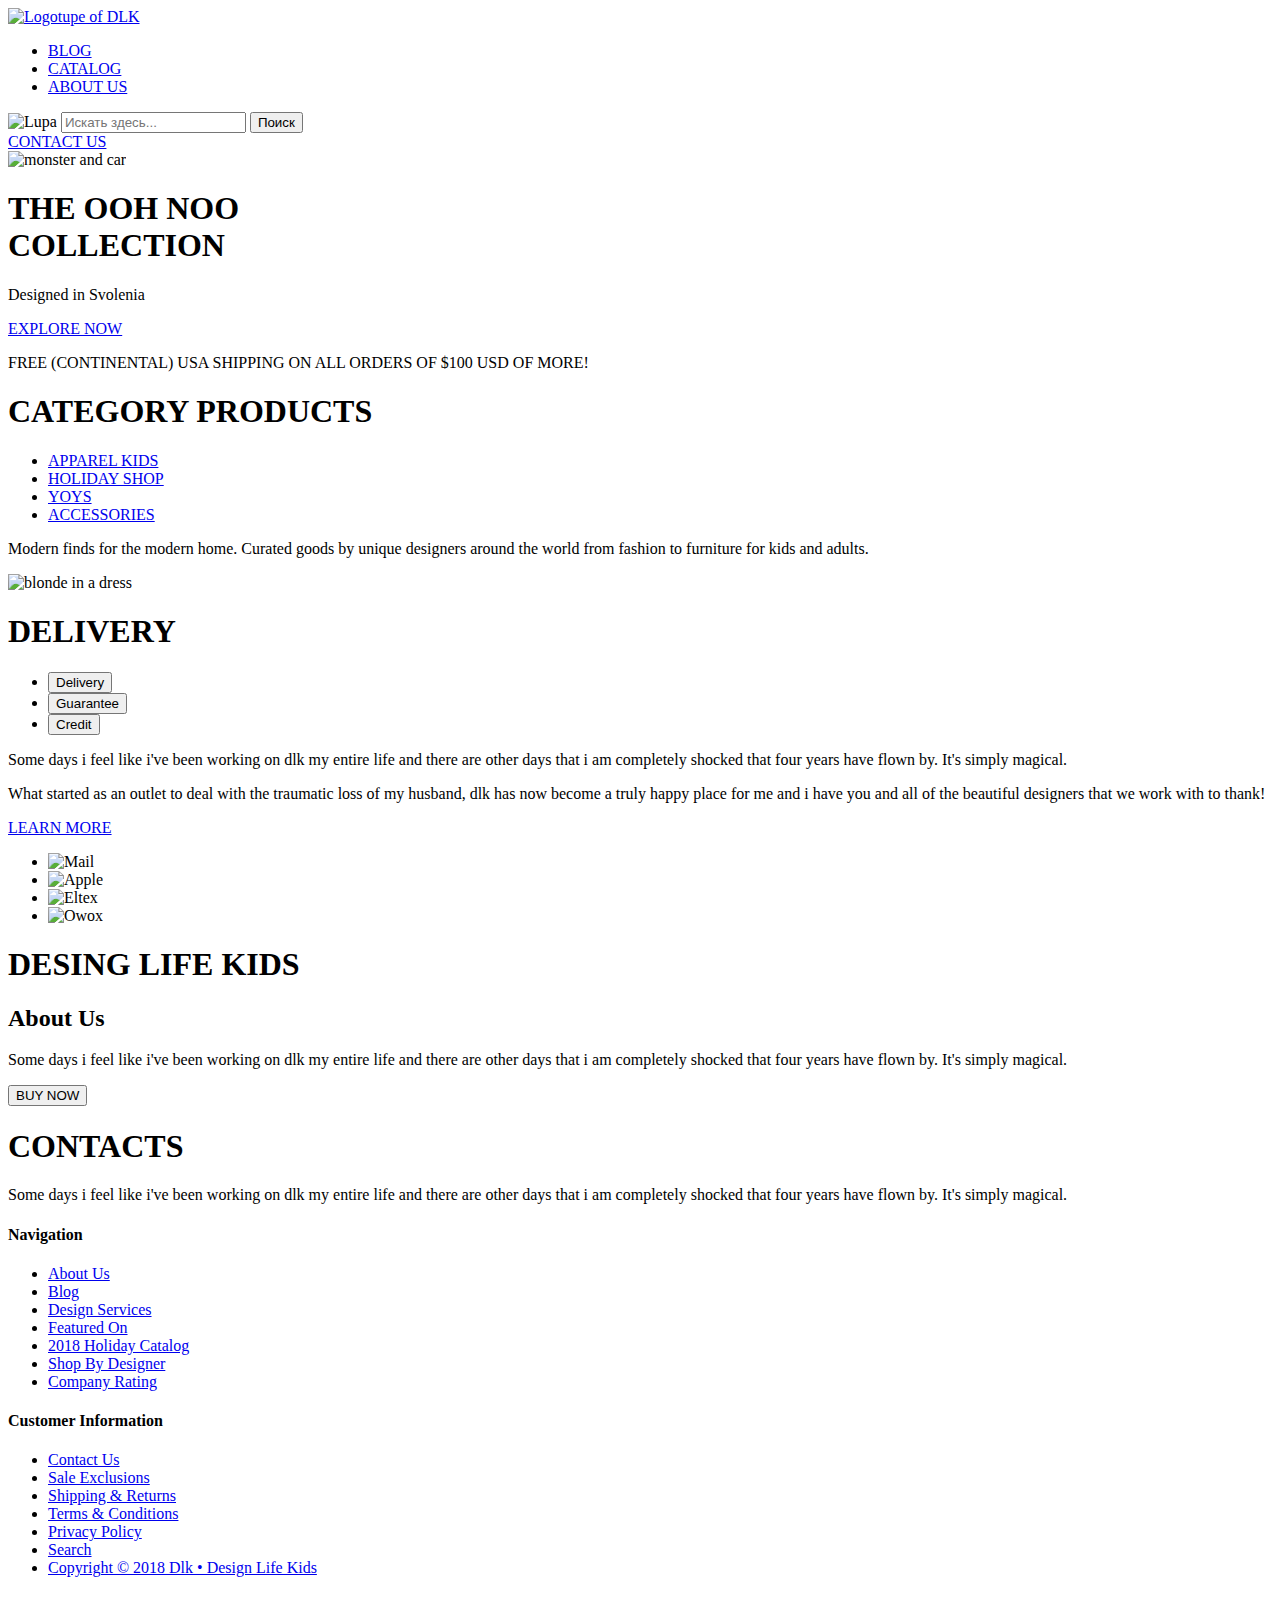
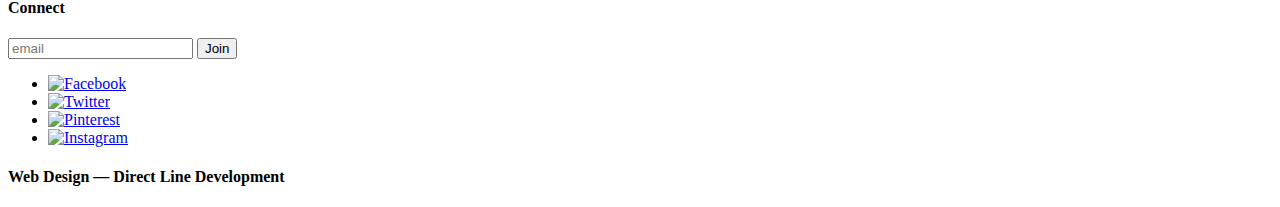
==== index.html @ 0e539b0c "Add files via upload" ====
<!DOCTYPE html>
<html lang="en">
<head>
    <meta charset="UTF-8">
    <meta http-equiv="X-UA-Compatible" content="IE=edge">
    <meta name="viewport" content="width=device-width, initial-scale=1.0">
    <title>DLK SHOP</title>
</head>
<body>
    <header>
        <a href="/">
            <img src="#" alt="Logotupe of DLK">
        </a>
        <nav>
            <ul>
                <li>
                    <a href="/">BLOG</a>
                </li>
                <li>
                    <a href="/">CATALOG</a>
                </li>
                <li>
                    <a href="/">ABOUT US</a>
                </li>
                
            </ul>
        </nav>
        <form action="#" method="get">
                <img src = "#" alt = "Lupa" >
                <input name="s" placeholder="Искать здесь..." type="search">
                <button type="submit">Поиск</button>
              </form>
              <a href="/">CONTACT US</a>
        
        
    </header>  
    <main>
        <section>
            <Img src="#" alt="monster and car">
            <h1>THE OOH NOO <br> COLLECTION</h1>
            <P>Designed in Svolenia</P>
            <a href="/">EXPLORE NOW</a>
            <P>FREE (CONTINENTAL) USA SHIPPING ON ALL ORDERS OF $100 USD OF MORE!
            </P>
            
        </section>
    </main>
    <section>
        <h1>CATEGORY PRODUCTS</h1>
        <ul>
            <li><a href="/">APPAREL KIDS<img src="#" alt=""></a></li>
            <li><a href="/">HOLIDAY SHOP<img src="#" alt=""></a></li>
            <li><a href="/">YOYS<img src="#" alt=""></a></li>
            <li><a href="/">ACCESSORIES<img src="#" alt=""></a></li>
        </ul>
        <p>Modern finds for the modern home. Curated goods by unique designers around the world from fashion to furniture for kids and adults.</p>
    </section>
    <section>
        <img src="#" alt="blonde in a dress">
        <h1>DELIVERY</h1>
        <ul>
            <li><button>Delivery</button></li>
            <li><button>Guarantee</button></li>
            <li><button>Credit</button></li>
        </ul>
        <p>Some days i feel like i've been working on dlk my entire life and there are other days that i am completely shocked that four years have flown by. It's simply magical.</p>
        <p>What started as an outlet to deal with the traumatic loss of my husband, dlk has now become a truly happy place for me and i have you and all of the beautiful designers that we work with to thank!</p>
        <a href="/">LEARN MORE</a>
    </section>
    <section>
        <ul>
            <li><img src="#" alt="Mail"></li>
            <li><img src="#" alt="Apple"></li>
            <li><img src="#" alt="Eltex"></li>
            <li><img src="#" alt="Owox"></li>
        </ul>
    </section>
    <article>
        <h1>DESING LIFE KIDS</h1>
        <h2>About Us</h2>
        <p>Some days i feel like i've been working on dlk my entire life and there are other days that i am completely shocked that four years have flown by. It's simply magical.</p>
        <button>BUY NOW</button>
        <h1>CONTACTS</h1>
        <p>Some days i feel like i've been working on dlk my entire life and there are other days that i am completely shocked that four years have flown by. It's simply magical.</p>
    </article>
    <footer>
        <h4>Navigation</h4>
        <ul>
            
            <li><a href="/">About Us</a></li>
            <li><a href="/">Blog</a></li>
            <li><a href="/">Design Services</a></li>
            <li><a href="/">Featured On</a></li>
            <li><a href="/">2018 Holiday Catalog</a></li>
            <li><a href="/">Shop By Designer</a></li>
            <li><a href="/">Company Rating</a></li>
        </ul>
        <h4>Customer Information</h4>
        <ul>
            
            <li><a href="/">Contact Us</a></li>
            <li><a href="/">Sale Exclusions</a></li>
            <li><a href="/">Shipping & Returns</a></li>
            <li><a href="/">Terms & Conditions</a></li>
            <li><a href="/">Privacy Policy</a></li>
            <li><a href="/">Search</a></li>
            <li><a href="/">Copyright © 2018 Dlk • Design Life Kids</a></li>
        </ul>
        <h4>Connect</h4>
            <input type="email" name="email" placeholder="email">
            <BUtton>Join</BUtton>
        <ul>
            <Li><a href="/"><img src="#" alt="Facebook"></a></Li>
            <Li><a href="/"><img src="#" alt="Twitter"></a></Li>
            <Li><a href="/"><img src="#" alt="Pinterest"></a></Li>
            <Li><a href="/"><img src="#" alt="Instagram"></a></Li>
            
        </ul>
        <h4>Web Design — Direct Line Development</h4>

    </footer>
    
</body>
</html>
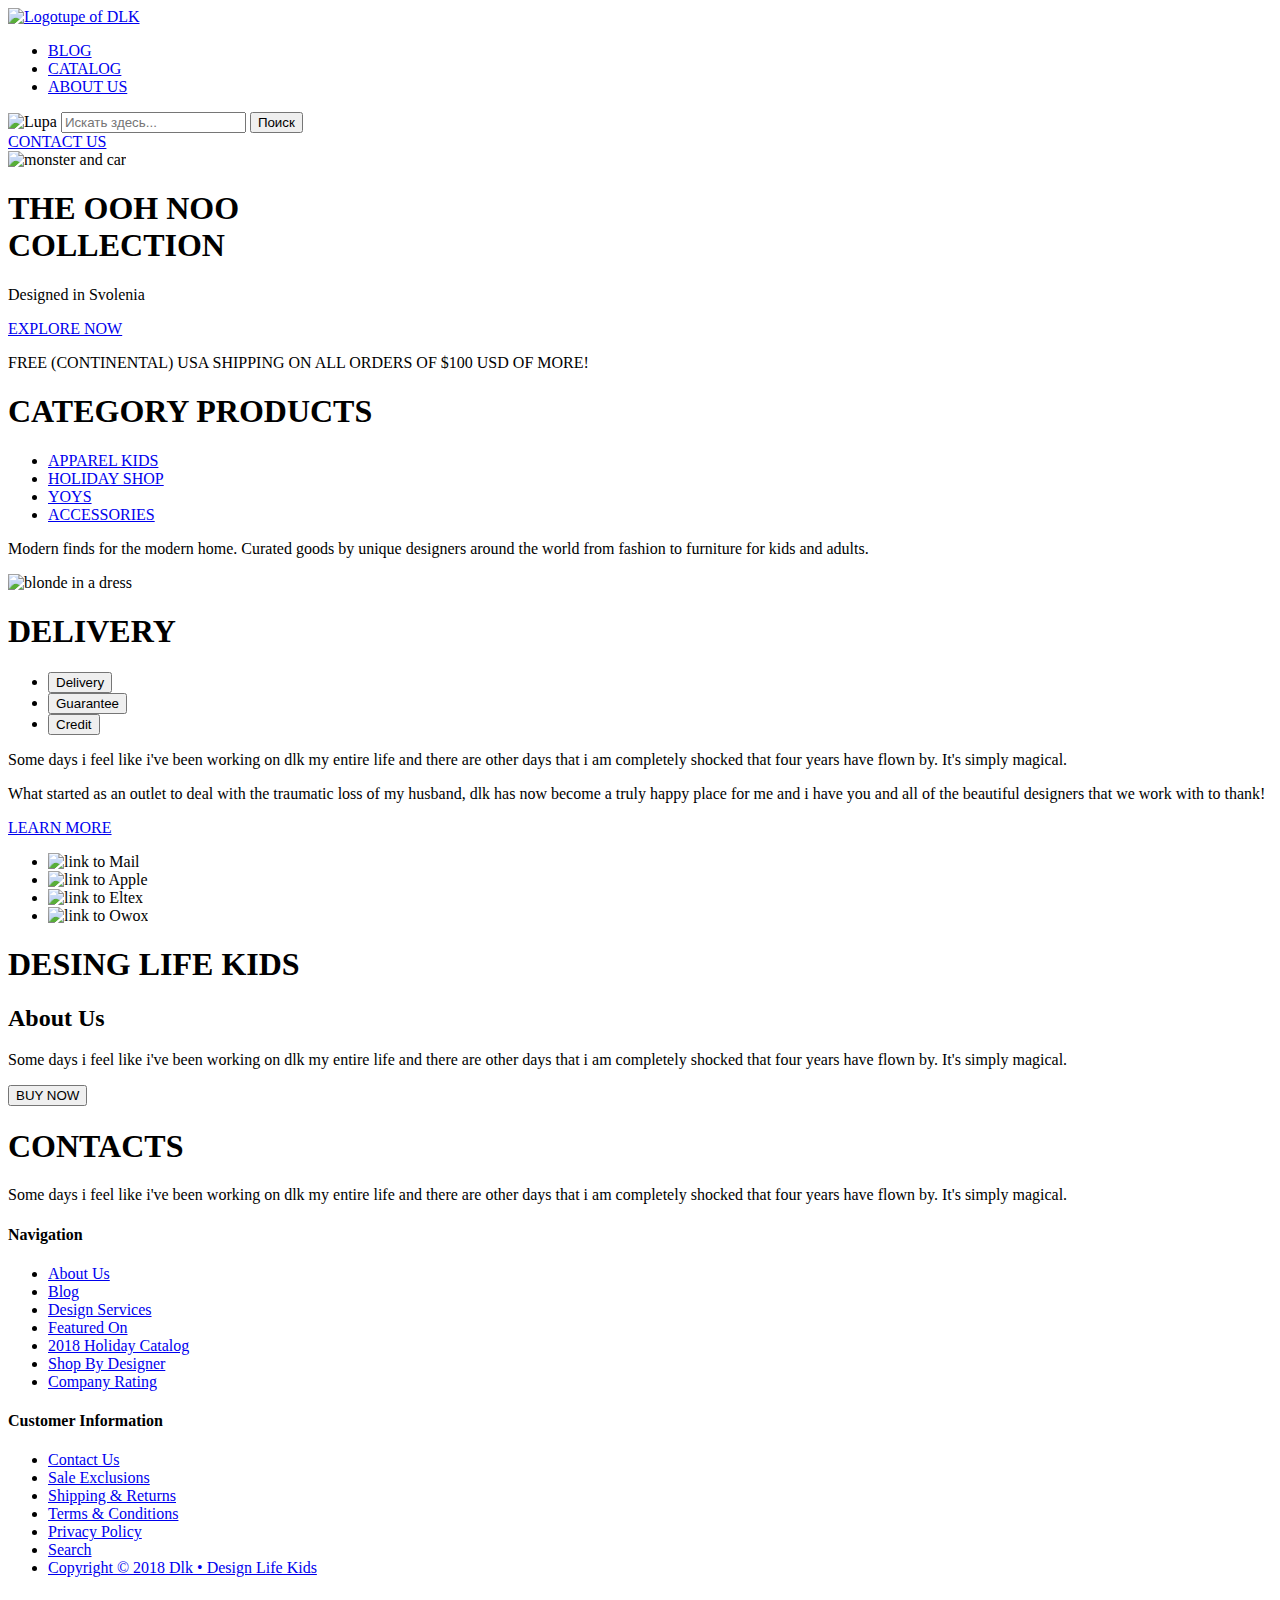
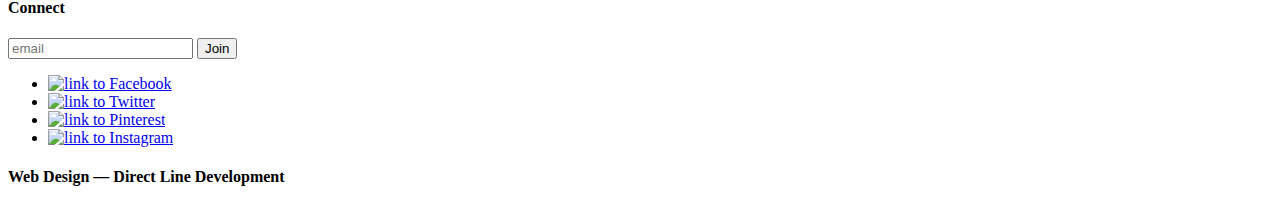
==== commit 114b5ce9: "Update index.html" ====
--- a/index.html
+++ b/index.html
@@ -58,21 +58,23 @@
     <section>
         <img src="#" alt="blonde in a dress">
         <h1>DELIVERY</h1>
+        <form action=""></form>
         <ul>
-            <li><button>Delivery</button></li>
-            <li><button>Guarantee</button></li>
-            <li><button>Credit</button></li>
+            <li><button type="submit">Delivery</button></li>
+            <li><button type="submit">Guarantee</button></li>
+            <li><button type="submit">Credit</button></li>
         </ul>
+    </form>
         <p>Some days i feel like i've been working on dlk my entire life and there are other days that i am completely shocked that four years have flown by. It's simply magical.</p>
         <p>What started as an outlet to deal with the traumatic loss of my husband, dlk has now become a truly happy place for me and i have you and all of the beautiful designers that we work with to thank!</p>
         <a href="/">LEARN MORE</a>
     </section>
     <section>
         <ul>
-            <li><img src="#" alt="Mail"></li>
-            <li><img src="#" alt="Apple"></li>
-            <li><img src="#" alt="Eltex"></li>
-            <li><img src="#" alt="Owox"></li>
+            <li><img src="#" alt="link to Mail"></li>
+            <li><img src="#" alt="link to Apple"></li>
+            <li><img src="#" alt="link to Eltex"></li>
+            <li><img src="#" alt="link to Owox"></li>
         </ul>
     </section>
     <article>
@@ -110,10 +112,10 @@
             <input type="email" name="email" placeholder="email">
             <BUtton>Join</BUtton>
         <ul>
-            <Li><a href="/"><img src="#" alt="Facebook"></a></Li>
-            <Li><a href="/"><img src="#" alt="Twitter"></a></Li>
-            <Li><a href="/"><img src="#" alt="Pinterest"></a></Li>
-            <Li><a href="/"><img src="#" alt="Instagram"></a></Li>
+            <Li><a href="/"><img src="#" alt="link to Facebook"></a></Li>
+            <Li><a href="/"><img src="#" alt="link to Twitter"></a></Li>
+            <Li><a href="/"><img src="#" alt="link to Pinterest"></a></Li>
+            <Li><a href="/"><img src="#" alt="link to Instagram"></a></Li>
             
         </ul>
         <h4>Web Design — Direct Line Development</h4>
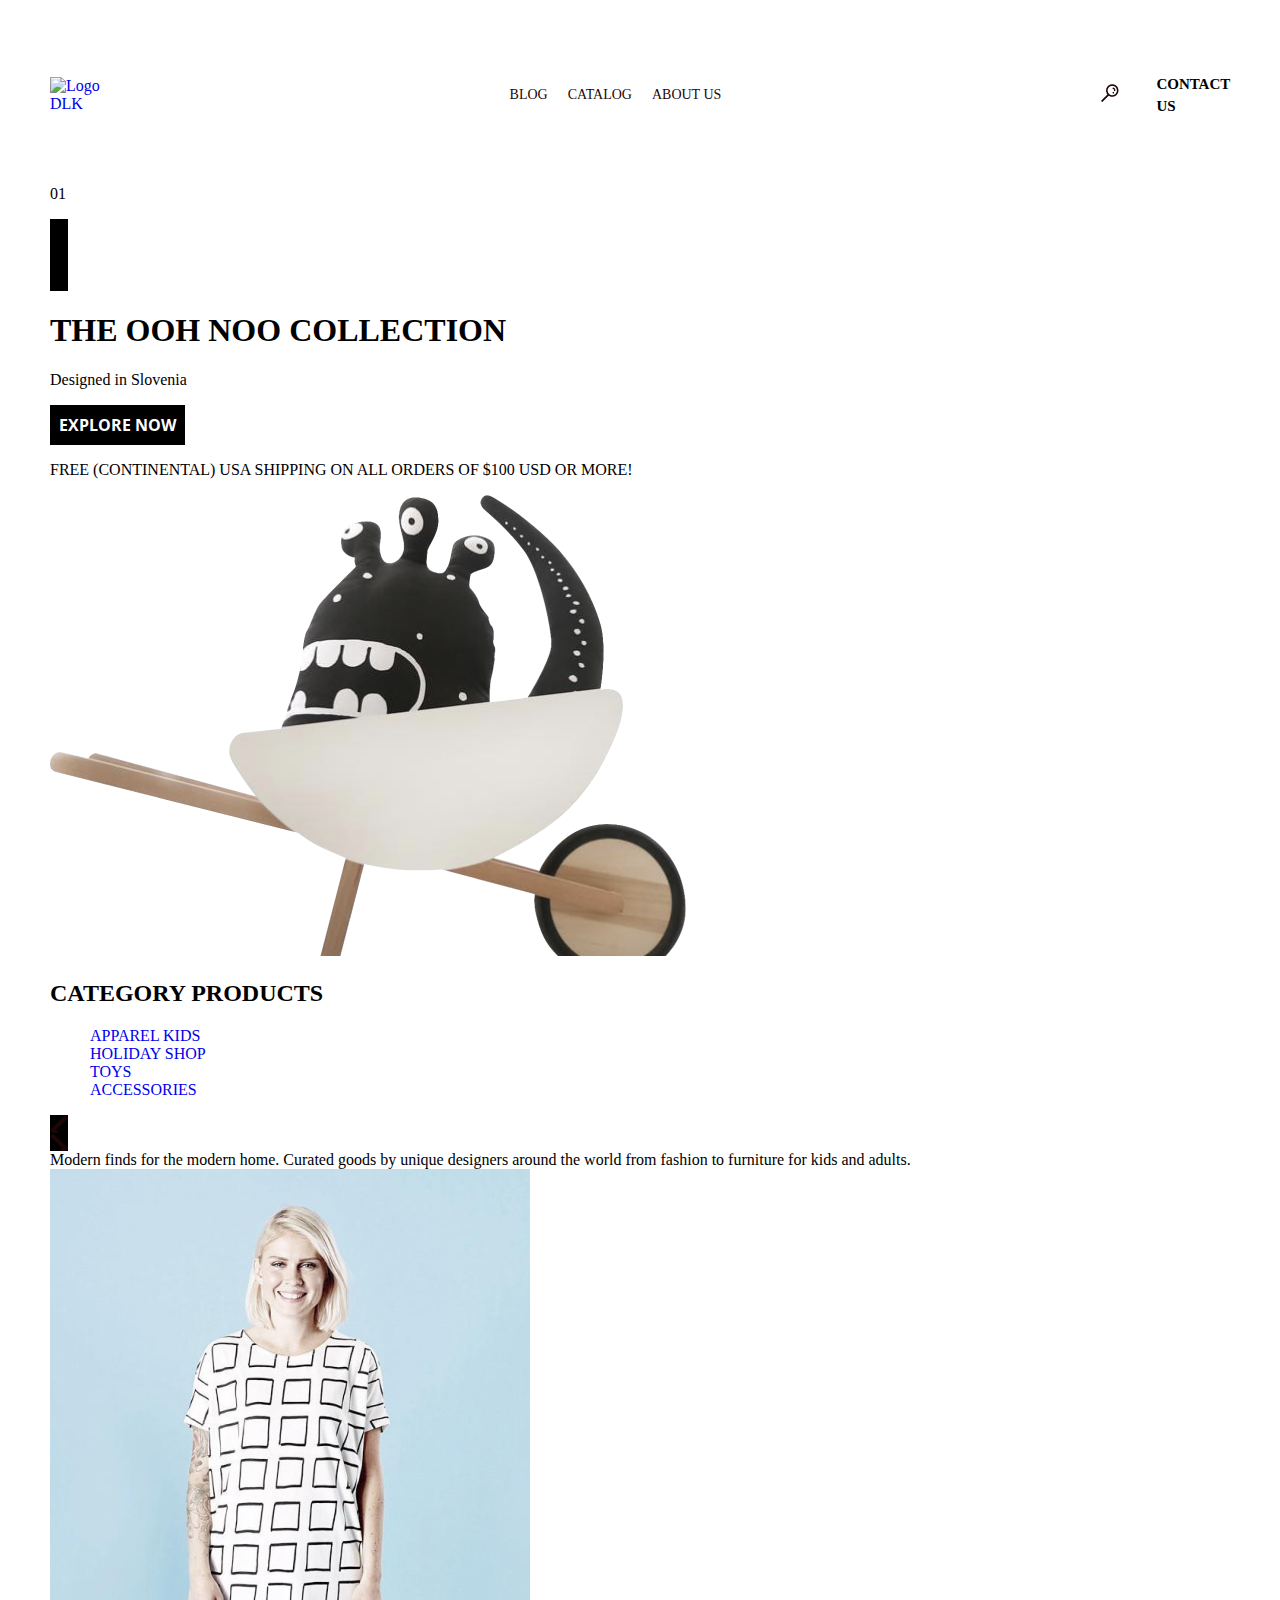
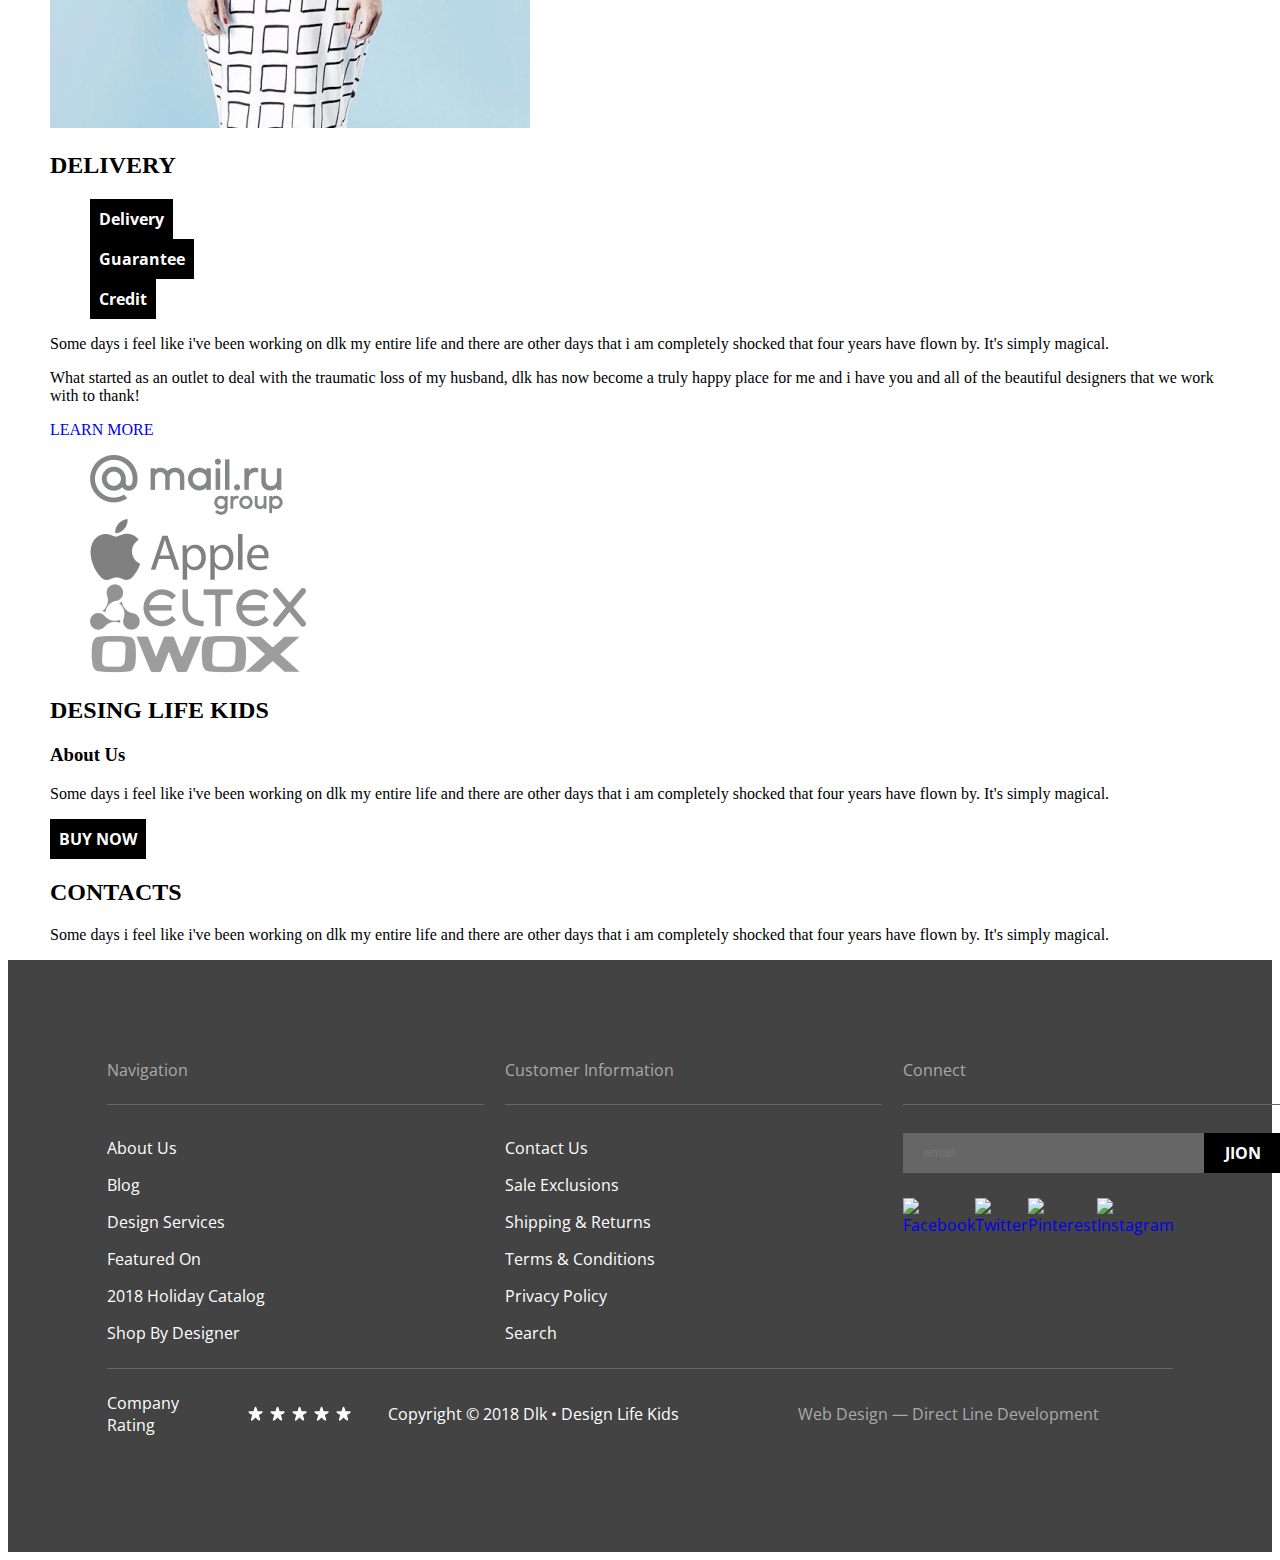
==== commit 81d9760b: "14" ====
--- a/index.html
+++ b/index.html
@@ -4,123 +4,263 @@
     <meta charset="UTF-8">
     <meta http-equiv="X-UA-Compatible" content="IE=edge">
     <meta name="viewport" content="width=device-width, initial-scale=1.0">
-    <title>DLK SHOP</title>
+    <title>DLK_SHOP</title>
+    <link rel="stylesheet" href="./style/common.css">
+    <link rel="stylesheet" href="./style/index.css">
+    <link rel="preconnect" href="https://fonts.googleapis.com">
+    <link rel="stylesheet" href="./style/normalize.css">
+    <link rel="preconnect" href="https://fonts.gstatic.com" crossorigin>
+    <link href="https://fonts.googleapis.com/css2?family=Open+Sans:wght@400;700&display=swap" rel="stylesheet">
+    <link href="https://fonts.googleapis.com/css2?family=Crimson+Text:ital,wght@1,400;1,700&family=Montserrat:wght@200;700&display=swap" rel="stylesheet">
 </head>
 <body>
-    <header>
-        <a href="/">
-            <img src="#" alt="Logotupe of DLK">
+    <header class="container header">
+        <a href="/" class="header__link">
+            <img class="header__img" src="./images/logo.png" alt="Logo DLK" width="100px" height="52px">
         </a>
-        <nav>
-            <ul>
-                <li>
-                    <a href="/">BLOG</a>
+        <nav class="header__nav">
+            <ul class="header__nav-list">
+                <li class="header__nav-list-item">
+                    <a href="/" class="header__nav-link">BLOG</a>
                 </li>
-                <li>
-                    <a href="/">CATALOG</a>
+                <li class="header__nav-list-item">
+                    <a href="/" class="header__nav-link">CATALOG</a>
                 </li>
-                <li>
-                    <a href="/">ABOUT US</a>
+                <li class="header__nav-list-item">
+                    <a href="/" class="header__nav-link">ABOUT US</a>
                 </li>
-                
-            </ul>
-        </nav>
-        <form action="#" method="get">
-                <img src = "#" alt = "Lupa" >
-                <input name="s" placeholder="Искать здесь..." type="search">
-                <button type="submit">Поиск</button>
-              </form>
-              <a href="/">CONTACT US</a>
-        
-        
-    </header>  
+            </ul>
+        </nav>    
+        <ul class="header__additional-list">
+            <li class="header__additional-list-item">
+                <button class="header__additional-search" type="button" ><img src="./pages/images/lupa.png"  alt="lupa"></button>
+            </li>
+            <li class="header__additional-list-item">
+                <a href="/" class="header__additional-link">CONTACT US</a>
+            </li> 
+        </ul class="header__adi">
+                  
+    </header>
     <main>
-        <section>
-            <Img src="#" alt="monster and car">
-            <h1>THE OOH NOO <br> COLLECTION</h1>
-            <P>Designed in Svolenia</P>
-            <a href="/">EXPLORE NOW</a>
-            <P>FREE (CONTINENTAL) USA SHIPPING ON ALL ORDERS OF $100 USD OF MORE!
-            </P>
-            
+        <section class="container banner">
+            <div class="banner__slider">
+                <p class="slider__title">01</p>
+                <button class="slider__btn" type="button"></button>
+                <button class="slider__btn" type="button"></button>
+                <button class="slider__btn" type="button"></button>
+                <button class="slider__btn" type="button"></button>
+            </div>
+            <div class="banner__title">
+                <h1 class="banner__text">THE OOH NOO COLLECTION</h1>
+                <p class="banner__desc">Designed in Slovenia</p>
+                <button class="banner__btn">EXPLORE NOW</button>
+            </div>
+            <p class="banner__footer">
+                FREE (CONTINENTAL) USA SHIPPING ON ALL ORDERS OF $100 USD OR MORE!
+            </p>
+            <img class="banner_img" src="./pages/images/banner.png" alt="monster and car">
         </section>
     </main>
-    <section>
-        <h1>CATEGORY PRODUCTS</h1>
-        <ul>
-            <li><a href="/">APPAREL KIDS<img src="#" alt=""></a></li>
-            <li><a href="/">HOLIDAY SHOP<img src="#" alt=""></a></li>
-            <li><a href="/">YOYS<img src="#" alt=""></a></li>
-            <li><a href="/">ACCESSORIES<img src="#" alt=""></a></li>
+    <section class="container products">
+        <h2 class="products__title">CATEGORY PRODUCTS</h2>
+        <ul class="products__list">
+            <li class="products__list-item">
+                <a  href="/" class="products__link" style="background-image: url(./pages/images/products_one.png);">
+                    <span class="products__link-title"> APPAREL KIDS</span>
+                </a>
+            </li>
+            <li class="products__list-item">
+                <a  href="/" class="products__link" style="background-image: url(./pages/images/products_two.png);">
+                    <span class="products__link-title">HOLIDAY SHOP</span> 
+                </a>
+            </li>
+            <li class="products__list-item">
+                <a  href="/" class="products__link" style="background-image: url(./pages/images/products_three.png);">
+                    <span class="products__link-title">TOYS</span>
+                </a>
+            </li>
+            <li class="products__list-item">
+                <a  href="/" class="products__link" style="background-image: url(./pages/images/products_four.png);">
+                    <span class="products__link-title">ACCESSORIES</span>
+                </a>
+            </li>
         </ul>
-        <p>Modern finds for the modern home. Curated goods by unique designers around the world from fashion to furniture for kids and adults.</p>
+        <div class="products__slider">
+            <button class="products__btn" style="background-image: url(./pages/images/go.png);"></button>
+            <button class="products__btn" style="background-image: url(./pages/images/back.png);"></button>
+        <div class="products__desc">Modern finds for the modern home. Curated goods by unique designers around the world from fashion to furniture for kids and adults.</div>
+        </div>
     </section>
-    <section>
-        <img src="#" alt="blonde in a dress">
-        <h1>DELIVERY</h1>
-        <form action=""></form>
-        <ul>
-            <li><button type="submit">Delivery</button></li>
-            <li><button type="submit">Guarantee</button></li>
-            <li><button type="submit">Credit</button></li>
-        </ul>
-    </form>
-        <p>Some days i feel like i've been working on dlk my entire life and there are other days that i am completely shocked that four years have flown by. It's simply magical.</p>
-        <p>What started as an outlet to deal with the traumatic loss of my husband, dlk has now become a truly happy place for me and i have you and all of the beautiful designers that we work with to thank!</p>
-        <a href="/">LEARN MORE</a>
+    <section class="container service">
+        <img class="service__img" src="./pages/images/service.jpg" alt="blonde in a dress">
+        <div class="service__block">
+            <h2 class="service__title">DELIVERY</h2>
+            <ul class="service__list">
+                <li class="service__list-item"><button class="service__btn" type="button">Delivery</button></li>
+                <li class="service__list-item"><button class="service__btn" type="button">Guarantee</button></li>
+                <li class="service__list-item"><button class="service__btn" type="button">Credit</button></li>
+            </ul>
+            <p class="service__text">Some days i feel like i've been working on dlk my entire life and there are other days that i am completely shocked that four years have flown by. It's simply magical.</p>
+            <p class="service__text">What started as an outlet to deal  with the traumatic loss of my husband, dlk has now become a truly happy place for me and i have you and all of the beautiful designers that we work with to thank!</p>
+            <a class="service__link" href="/">LEARN MORE</a>
+        </div>
     </section>
-    <section>
-        <ul>
-            <li><img src="#" alt="link to Mail"></li>
-            <li><img src="#" alt="link to Apple"></li>
-            <li><img src="#" alt="link to Eltex"></li>
-            <li><img src="#" alt="link to Owox"></li>
+    <section class="sponsor container">
+        <ul class="sponsor__list">
+            <li class="sponsor__list-iten"><img src="./pages/images/sponser_mail.png" alt="Mail"></li>
+            <li class="sponsor__list-iten"><img src="./pages/images/sponser_apple.png" alt="Apple"></li>
+            <li class="sponsor__list-iten"><img src="./pages/images/sponser_eltex.png" alt="Eltex"></li>
+            <li class="sponsor__list-iten"><img src="./pages/images/sponser_owox.png" alt="Owox"></li>
         </ul>
     </section>
-    <article>
-        <h1>DESING LIFE KIDS</h1>
-        <h2>About Us</h2>
-        <p>Some days i feel like i've been working on dlk my entire life and there are other days that i am completely shocked that four years have flown by. It's simply magical.</p>
-        <button>BUY NOW</button>
-        <h1>CONTACTS</h1>
-        <p>Some days i feel like i've been working on dlk my entire life and there are other days that i am completely shocked that four years have flown by. It's simply magical.</p>
+    <article class="Info container">
+        <div class="Info__design">
+            <h2 class="design__title" >DESING LIFE KIDS</h2>
+            <h3 class="design__subtitle">About Us</h3>
+            <p class="design__text">Some days i feel like i've been working on dlk my entire life and there are other days that i am completely shocked that four years have flown by. It's simply magical.</p>
+            <button class="design__btn">BUY NOW</button>
+        </div>
+        <div class="Info__contacts">
+            <h2 class="contacts__title">CONTACTS</h2>
+            <p class="contacts__text">Some days i feel like i've been working on dlk my entire life and there are other days that i am completely shocked that four years have flown by. It's simply magical.</p>
+            <ifame class="contacts__maps" src="https://www.google.com/maps/embed?pb=!1m18!1m12!1m3!1d705.3627681151182!2d49.29079778005579!3d53.51226763752443!2m3!1f0!2f0!3f0!3m2!1i1024!2i768!4f13.1!3m3!1m2!1s0x416879ed1ada6fbd%3A0x751234490b1ca980!2sDirect%20Line%20Digital!5e0!3m2!1sru!2sru!4v1683364919262!5m2!1sru!2sru" width="483" height="196" style="border:0;" allowfullscreen="" loading="lazy" referrerpolicy="no-referrer-when-downgrade"></iframe>
+        </div>
     </article>
-    <footer>
-        <h4>Navigation</h4>
-        <ul>
-            
-            <li><a href="/">About Us</a></li>
-            <li><a href="/">Blog</a></li>
-            <li><a href="/">Design Services</a></li>
-            <li><a href="/">Featured On</a></li>
-            <li><a href="/">2018 Holiday Catalog</a></li>
-            <li><a href="/">Shop By Designer</a></li>
-            <li><a href="/">Company Rating</a></li>
-        </ul>
-        <h4>Customer Information</h4>
-        <ul>
-            
-            <li><a href="/">Contact Us</a></li>
-            <li><a href="/">Sale Exclusions</a></li>
-            <li><a href="/">Shipping & Returns</a></li>
-            <li><a href="/">Terms & Conditions</a></li>
-            <li><a href="/">Privacy Policy</a></li>
-            <li><a href="/">Search</a></li>
-            <li><a href="/">Copyright © 2018 Dlk • Design Life Kids</a></li>
-        </ul>
-        <h4>Connect</h4>
-            <input type="email" name="email" placeholder="email">
-            <BUtton>Join</BUtton>
-        <ul>
-            <Li><a href="/"><img src="#" alt="link to Facebook"></a></Li>
-            <Li><a href="/"><img src="#" alt="link to Twitter"></a></Li>
-            <Li><a href="/"><img src="#" alt="link to Pinterest"></a></Li>
-            <Li><a href="/"><img src="#" alt="link to Instagram"></a></Li>
-            
-        </ul>
-        <h4>Web Design — Direct Line Development</h4>
-
+    <footer class="footer container">
+        <div class="footer__block">
+            <div class="footer__nav">
+            <p class="footer__title">Navigation</p>
+            <ul class="footer__list"> 
+                <li class="footer__list-item"><a class="footer__link" href="/">About Us</a></li>
+                <li class="footer__list-item"><a class="footer__link" href="/">Blog</a></li>
+                <li class="footer__list-item"><a class="footer__link" href="/">Design Services</a></li>
+                <li class="footer__list-item"><a class="footer__link" href="/">Featured On</a></li>
+                <li class="footer__list-item"><a class="footer__link" href="/">2018 Holiday Catalog</a></li>
+                <li class="footer__list-item"><a class="footer__link" href="/">Shop By Designer</a></li>
+            </ul>
+            </div>
+            <div class="footer__nav">
+            <p class="footer__title">Customer Information</p>
+            <ul class="footer__list">
+                <li class="footer__list-item"><a class="footer__link" href="/">Contact Us</a></li>
+                <li class="footer__list-item"><a class="footer__link" href="/">Sale Exclusions</a></li>
+                <li class="footer__list-item"><a class="footer__link" href="/">Shipping & Returns</a></li>
+                <li class="footer__list-item"><a class="footer__link" href="/">Terms & Conditions</a></li>
+                <li class="footer__list-item"><a class="footer__link" href="/">Privacy Policy</a></li>
+                <li class="footer__list-item"><a class="footer__link" href="/">Search</a></li>
+            </ul>
+            </div>
+            <div class="footer__nav">
+            <p class="footer__title">Connect</p>
+            <form class="footer-email" action="url">
+                <input class="footer__email__input" type="email" name="email" placeholder="email">
+                <Button class="footer-email__btn" type="submit" >JION</Button>
+            </form>
+            <ul class="messenger__list">
+                <Li class="messenger__list-item"><a class="messenger__link" href="/"><img class="messenger_img" src="./pages/images/footer-face.svg" alt="Facebook"></a></Li>
+                <Li class="messenger__list-item"><a class="messenger__link" href="/"><img class="messenger_img" src="./pages/images/footer-Twitter.svg" alt="Twitter"></a></Li>
+                <Li class="messenger__list-item"><a class="messenger__link" href="/"><img class="messenger_img" src="./pages/images/footer-pinterset.svg" alt="Pinterest"></a></Li>
+                <Li class="messenger__list-item"><a class="messenger__link" href="/"><img class="messenger_img" src="./pages/images/footer-insta.svg" alt="Instagram"></a></Li>
+            </ul>
+            </div>
+        </div>
+        <div class="footer__additional">
+                <form class="ratings"">
+                  <input class="ratings__input hidden" id="star-5" type="radio" name="rating" value="5">
+                  <label class="ratings__lable" for="star-5" title="5">
+                      <svg class="svg" width="17" height="17" viewBox="0 0 17 17">
+                        <path d="M 7.5 3 
+                        L 6.5 6.2 L 3.3 6.2 
+                        C 2 6.2 1 6.2 1.6 7.4
+                        L 2.6 8.5 L 5.3 10 L 4.3 13.2
+                        C 3.9 14.4 3 17 6 15
+                        L 6.5 14.4 L 8.5 12.4 L 10.5 14.4
+                        C 12 15.5 12.5 16.3 13.2 14.4
+                        L 12.8 13 L 11.8 10 L 14.5 8.5
+                        C 15.5 7.7 16.3 6.6 15.1 6.2
+                        L 14 6.2 L 10.6 6.2 L 9.6 3.1
+                        C 9.2 2 8.5 1.5 8 2
+                        Z" />
+                      </svg>
+                  </label>
+          
+                  <input class="ratings__input hidden" id="star-4"  type="radio" name="rating" value="4">
+                  <label class="ratings__lable" for="star-4" title="4">
+                    <svg class="svg" width="17" height="17" viewBox="0 0 17 17">
+                      <path d="M 7.5 3 
+                        L 6.5 6.2 L 3.3 6.2 
+                        C 2 6.2 1 6.2 1.6 7.4
+                        L 2.6 8.5 L 5.3 10 L 4.3 13.2
+                        C 3.9 14.4 3 17 6 15
+                        L 6.5 14.4 L 8.5 12.4 L 10.5 14.4
+                        C 12 15.5 12.5 16.3 13.2 14.4
+                        L 12.8 13 L 11.8 10 L 14.5 8.5
+                        C 15.5 7.7 16.3 6.6 15.1 6.2
+                        L 14 6.2 L 10.6 6.2 L 9.6 3.1
+                        C 9.2 2 8.5 1.5 8 2
+                        Z" />
+                    </svg>
+                  </label>
+          
+                  <input class="ratings__input hidden" id="star-3" type="radio" name="rating" value="3">
+                  <label class="ratings__lable" for="star-3" title="3">
+                    <svg class="svg" width="17" height="17" viewBox="0 0 17 17">
+                      <path d="M 7.5 3 
+                        L 6.5 6.2 L 3.3 6.2 
+                        C 2 6.2 1 6.2 1.6 7.4
+                        L 2.6 8.5 L 5.3 10 L 4.3 13.2
+                        C 3.9 14.4 3 17 6 15
+                        L 6.5 14.4 L 8.5 12.4 L 10.5 14.4
+                        C 12 15.5 12.5 16.3 13.2 14.4
+                        L 12.8 13 L 11.8 10 L 14.5 8.5
+                        C 15.5 7.7 16.3 6.6 15.1 6.2
+                        L 14 6.2 L 10.6 6.2 L 9.6 3.1
+                        C 9.2 2 8.5 1.5 8 2
+                        Z" />
+                    </svg>
+                  </label>
+          
+                  <input class="ratings__input hidden" id="star-2" type="radio" name="rating" value="2">
+                  <label class="ratings__lable" for="star-2" title="2">
+                    <svg class="svg" width="17" height="17" viewBox="0 0 17 17">
+                      <path d="M 7.5 3 
+                        L 6.5 6.2 L 3.3 6.2 
+                        C 2 6.2 1 6.2 1.6 7.4
+                        L 2.6 8.5 L 5.3 10 L 4.3 13.2
+                        C 3.9 14.4 3 17 6 15
+                        L 6.5 14.4 L 8.5 12.4 L 10.5 14.4
+                        C 12 15.5 12.5 16.3 13.2 14.4
+                        L 12.8 13 L 11.8 10 L 14.5 8.5
+                        C 15.5 7.7 16.3 6.6 15.1 6.2
+                        L 14 6.2 L 10.6 6.2 L 9.6 3.1
+                        C 9.2 2 8.5 1.5 8 2
+                        Z" />
+                    </svg>
+                  </label>
+          
+                  <input class="ratings__input hidden" id="star-1" type="radio" name="rating" value="1">
+                  <label class="ratings__lable" for="star-1" title="1">
+                    <svg class="svg" width="17" height="17" viewBox="0 0 17 17">
+                      <path d="M 7.5 3 
+                        L 6.5 6.2 L 3.3 6.2 
+                        C 2 6.2 1 6.2 1.6 7.4
+                        L 2.6 8.5 L 5.3 10 L 4.3 13.2
+                        C 3.9 14.4 3 17 6 15
+                        L 6.5 14.4 L 8.5 12.4 L 10.5 14.4
+                        C 12 15.5 12.5 16.3 13.2 14.4
+                        L 12.8 13 L 11.8 10 L 14.5 8.5
+                        C 15.5 7.7 16.3 6.6 15.1 6.2
+                        L 14 6.2 L 10.6 6.2 L 9.6 3.1
+                        C 9.2 2 8.5 1.5 8 2
+                        Z" />
+                    </svg>
+                  </label>
+                  <p class="ratings__title">Company Rating</p>
+                </form>
+              <p class="copyr" >Copyright &#169; 2018 Dlk • Design Life Kids</p>
+              <a class="web-design" href="#">Web Design — Direct Line Development</a>
+            </div>
     </footer>
     
 </body>
-</html> +</html> 
--- a/style/common.css
+++ b/style/common.css
@@ -0,0 +1,397 @@
+body{
+    background-color: #ffffff;
+}
+
+ul{
+    list-style-type: none;
+}
+a{
+    text-decoration: none
+    
+}
+
+*, ::after, ::before {
+    box-sizing: inherit;
+}
+
+.container {
+    max-width: 1180px; 
+    padding: 0 20 px;
+    margin: 0 auto; 
+}
+
+.container-back{
+    width: 100%;
+    max-width: 1400px;
+    margin: 0 auto;
+}
+.header {
+    padding: 49px 20px 36px;
+}
+
+.header, .header__nav{
+    display: flex;
+    align-items: center;
+}
+fieldset{
+    border: none;
+}
+
+.header__nav{
+     width: 100%;
+    justify-content: space-around ;
+}
+
+.header__nav-list {
+    display: flex;
+    flex-wrap: wrap;
+    padding-left: 0;
+    margin-left: 60px;
+}
+.header__nav-list-item{
+    font-size: 14px;
+}
+
+.header__nav-list-item:not(:last-child){
+    margin-right: 20px ;
+}
+
+.header__additional-list{
+    display: flex;
+    align-items: center;
+    line-height: 21px;
+    
+    
+
+}
+.header__additional-list-item:not(:last-child){
+    margin-right: 14px;
+}
+
+
+
+
+
+
+
+.header__nav-list-item{
+    font-weight: 400;
+    
+     
+}
+
+.header__nav-list-item > a {
+    color: rgba(30, 6, 6, 1);
+}
+
+.header__nav-list-item > a:hover {
+    color:  rgba(30, 6, 6, 0.3);
+}
+
+.header__nav-list-item > a:active {
+    color: rgba(30, 6, 6, 0.1);
+}
+
+.header__additional-list-item{
+    font-weight: 700;
+}
+
+.header__additional-link{
+    color: rgb(0, 0, 0);
+    font-size: 15px;
+}
+
+.header__search{
+    display: flex;
+    padding-top: 3px;
+    margin: 0;
+}
+
+.search__nav-list-item{
+
+}
+.header__additional-search{
+    border: none;
+    background: url(../images/lupa.png);
+    background-repeat: no-repeat;
+    background-position: center;
+    padding-right: 23px;
+    
+}
+.crumbs__list{
+    display: flex;
+    padding: 0px ;
+
+}
+
+.crumbs__list-iten{
+    margin-right: 35px;
+}
+.crumbs__link{
+    font-family:Crimson Text ;
+    font-size: 20px;
+    color: black;
+
+}
+
+.crumbs__list-iten:not(:last-child)::after{
+    content: url(../images/crumds.png);
+    left: 27%;
+    
+    position: relative;
+}
+
+.footer{
+    display: flex;
+    flex-direction: column;
+    width: 100%;
+    max-width: 1400px;
+    font-family: "Open Sans",Arial,sans-serif;
+    font-size: 16px;
+    line-height: 22px;
+    background-color:rgba(67, 67, 67, 1);
+    ;
+    
+}
+
+.footer__block{
+    display: flex;
+    justify-content: space-between;
+    padding: 99px 7.8% 13px;
+    
+}
+
+.footer__list{
+    padding: 0;
+    margin: 0;
+    
+}
+
+.footer__nav{
+    width: 100%;
+    max-width: 377px;
+    margin-right: 2%;
+    
+}
+
+.footer__title{
+    font-family: Open Sans;
+    font-weight: 400;
+    font-size: 16px;
+    color: #aaa;
+    margin: 0;
+    padding: 0;
+    
+    
+}
+.footer__title::after {
+    content: "";
+    display: inline-block;
+    vertical-align: middle;
+    width: 100%;
+    max-width: 380px;
+    margin-right: 10px;
+    height: 1px;
+    margin-top: 23px;
+    margin-bottom: 28px;
+    background-color: #666;
+    border: none;
+}
+
+.footer__link{
+    display: inline-block;
+    margin-bottom: 16px;
+    width: 483px;
+    margin-top: 10px;
+    line-height: 11px;
+    color: #fff;
+    transition: .4s;
+}
+
+.footer__link:hover {
+    opacity: .2
+}
+
+.footer__link:active {
+    opacity: .1
+}
+
+.pages{
+    display: flex;
+    padding-bottom: 58px;
+    padding-top:12px ;
+    align-items: center;
+}
+
+.arrow__back{
+    transform: rotate(-180deg);
+}
+.footer-email{
+    width: 380px;
+    display: flex;
+}
+
+.footer__email__input{
+    width: 100%;
+    padding: 0 19px;
+    color: #fff;
+    background-color: #666;
+    outline: 0;
+    border: 1px solid transparent;
+    transition: .4s;
+}
+
+button{
+    display: block;
+    padding: 9px;
+    font-weight: 700;
+    font-family: "Open Sans",Arial,sans-serif;
+    font-size: 16px;
+    line-height: 22px;
+    text-align: center;
+    color: #fff;
+    background-color: #000;
+    border: none;
+    cursor: pointer;
+    transition: background-color .4s;
+}
+
+.footer-email__btn{
+    width: 90px;
+}
+
+.messenger__list{
+    display: flex;
+    width: 150px;
+    justify-content: space-between;
+    padding: 25px 0 0;
+    margin: 0;
+}
+.pages__list{
+    display: flex;
+    width: 234px;
+    margin: auto;
+    padding-left: 0;
+    justify-content: space-between;
+    font-family: Montserrat,Arial,sans-serif;
+    font-style: normal;
+    font-weight: 700;
+    font-size: 16px;
+    line-height: 20px;
+    color: #1E0606
+}
+
+.pages__link{
+    color: #1E0606;
+    transition: .4s;
+}
+.pages__link:hover {
+    opacity: .2
+}
+
+.pages__link:active {
+    opacity: .1
+}
+
+.pages__link_active {
+    color: #c29974;
+}
+
+.arrow__back{
+    fill: #e4e1e1;
+}
+
+.arrow__next{
+    fill: #e4e1e1;
+}
+
+.arrow__back:hover,.arrow__next:hover {
+    transition: .4s;
+    fill: #c29974
+}
+
+.footer__additional::before {
+    content: " ";
+    display: inline-block;
+    vertical-align: middle;
+    width: 100%;
+    height: 1px;
+    background-color: #666;
+    border: none
+}
+
+.footer__additional {
+    display: flex;
+    flex-wrap: wrap;
+    justify-content: space-between;
+    align-items: center;
+    padding: 0 7.8% 100px
+}
+
+.footer {
+    display: flex;
+    flex-direction: column;
+    width: 100%;
+    max-width: 1400px;
+    font-family: "Open Sans",Arial,sans-serif;
+    font-size: 16px;
+    line-height: 22px;
+    background-color: #434343
+}
+
+.copyr,.ratings,.web-design {
+    display: flex;
+    width: 100%;
+    max-width: 375px;
+    padding-top: 7px;
+}
+
+.ratings {
+    color: #fff;
+    display: flex;
+    flex-direction: row-reverse;
+    align-items: center;
+    width: 245px;
+    float: left;
+}
+
+.hidden {
+    position: absolute!important;
+    width: 1px!important;
+    overflow: hidden
+}
+
+
+
+.ratings>label {
+    margin-left: 5px;
+    cursor: pointer;
+    margin-top: 5px;
+    fill: #fff
+}
+
+.ratings>input:checked~label,.ratings >input:hover~label {
+    fill: #836e5b;
+    cursor: pointer
+}
+
+.ratings>input:checked~label {
+    fill: #c29974
+}
+
+.ratings input:checked~p,.ratings label:hover~p {
+    color: #c29974;
+    transition: .4s
+}
+
+.ratings__title {
+    margin-right: 12px
+}
+
+.copyr {
+    color: #fff
+}
+
+.web-design {
+    color: #aaa
+}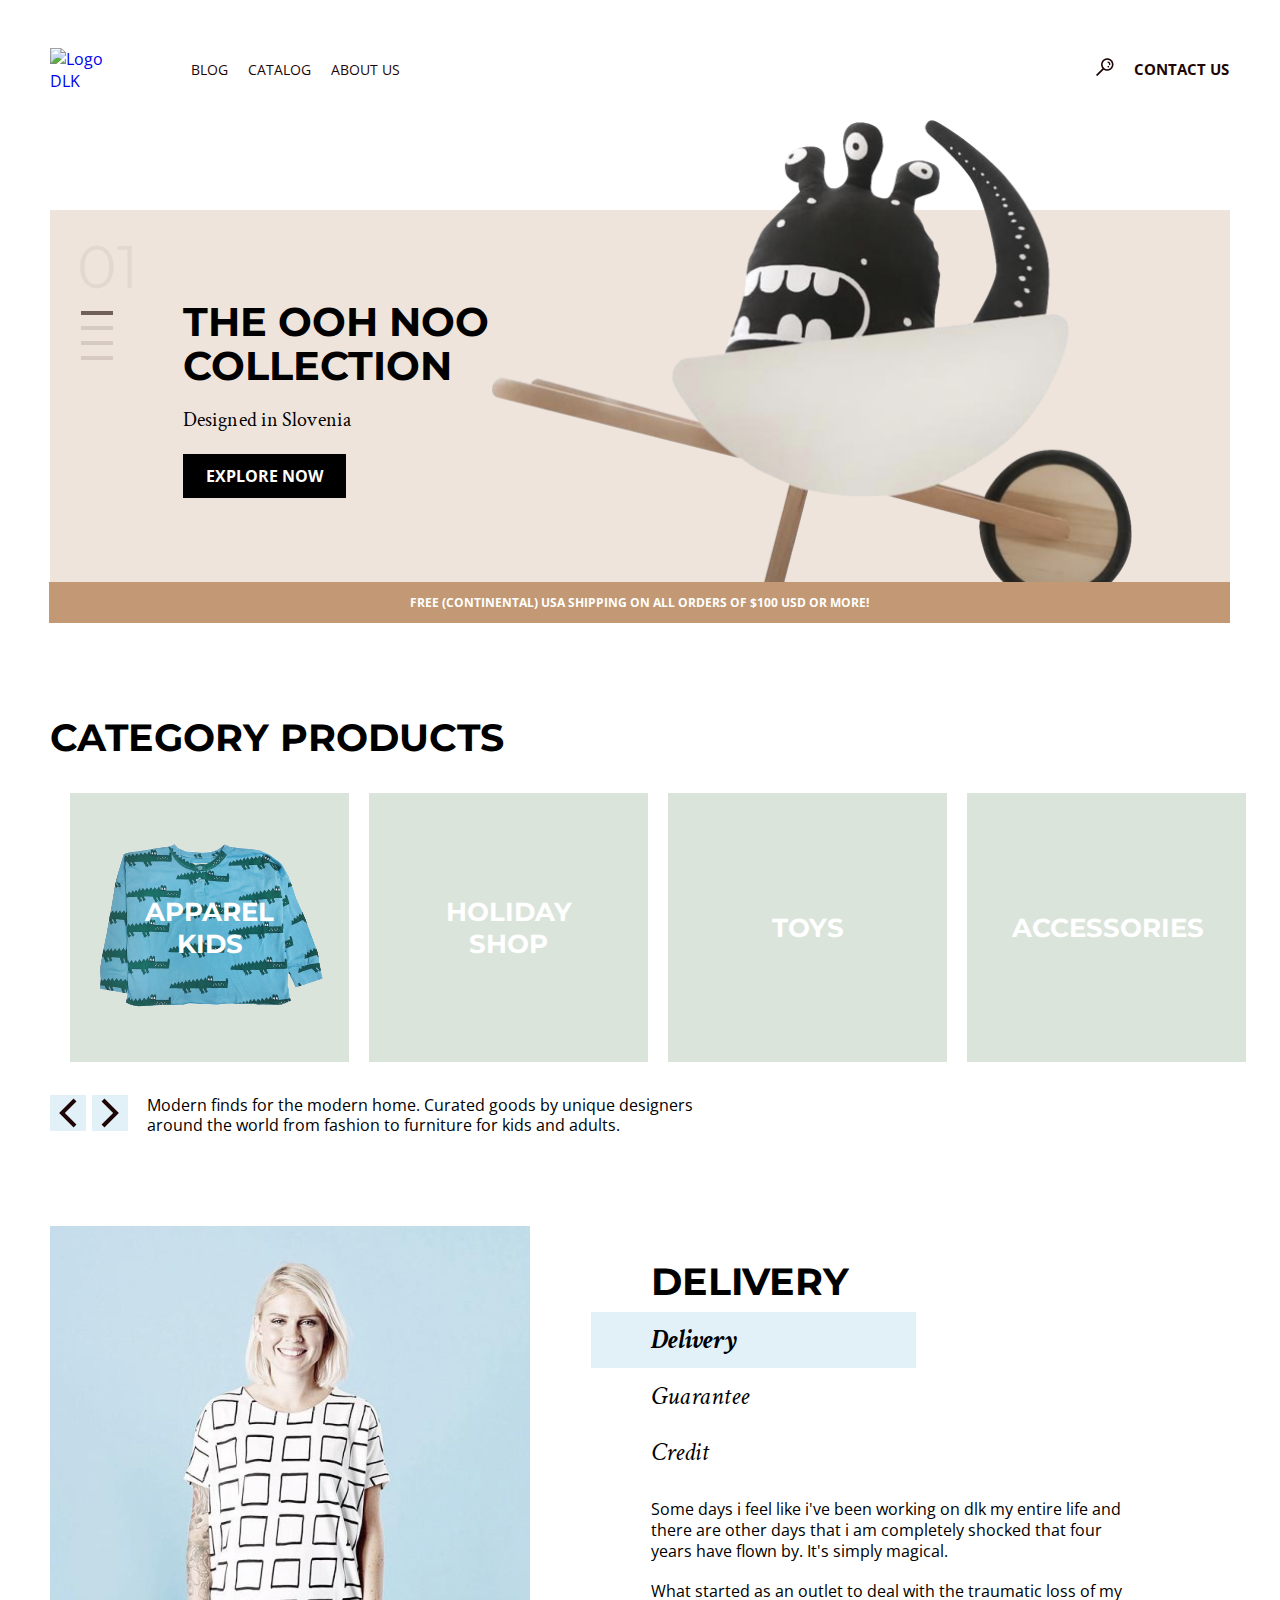
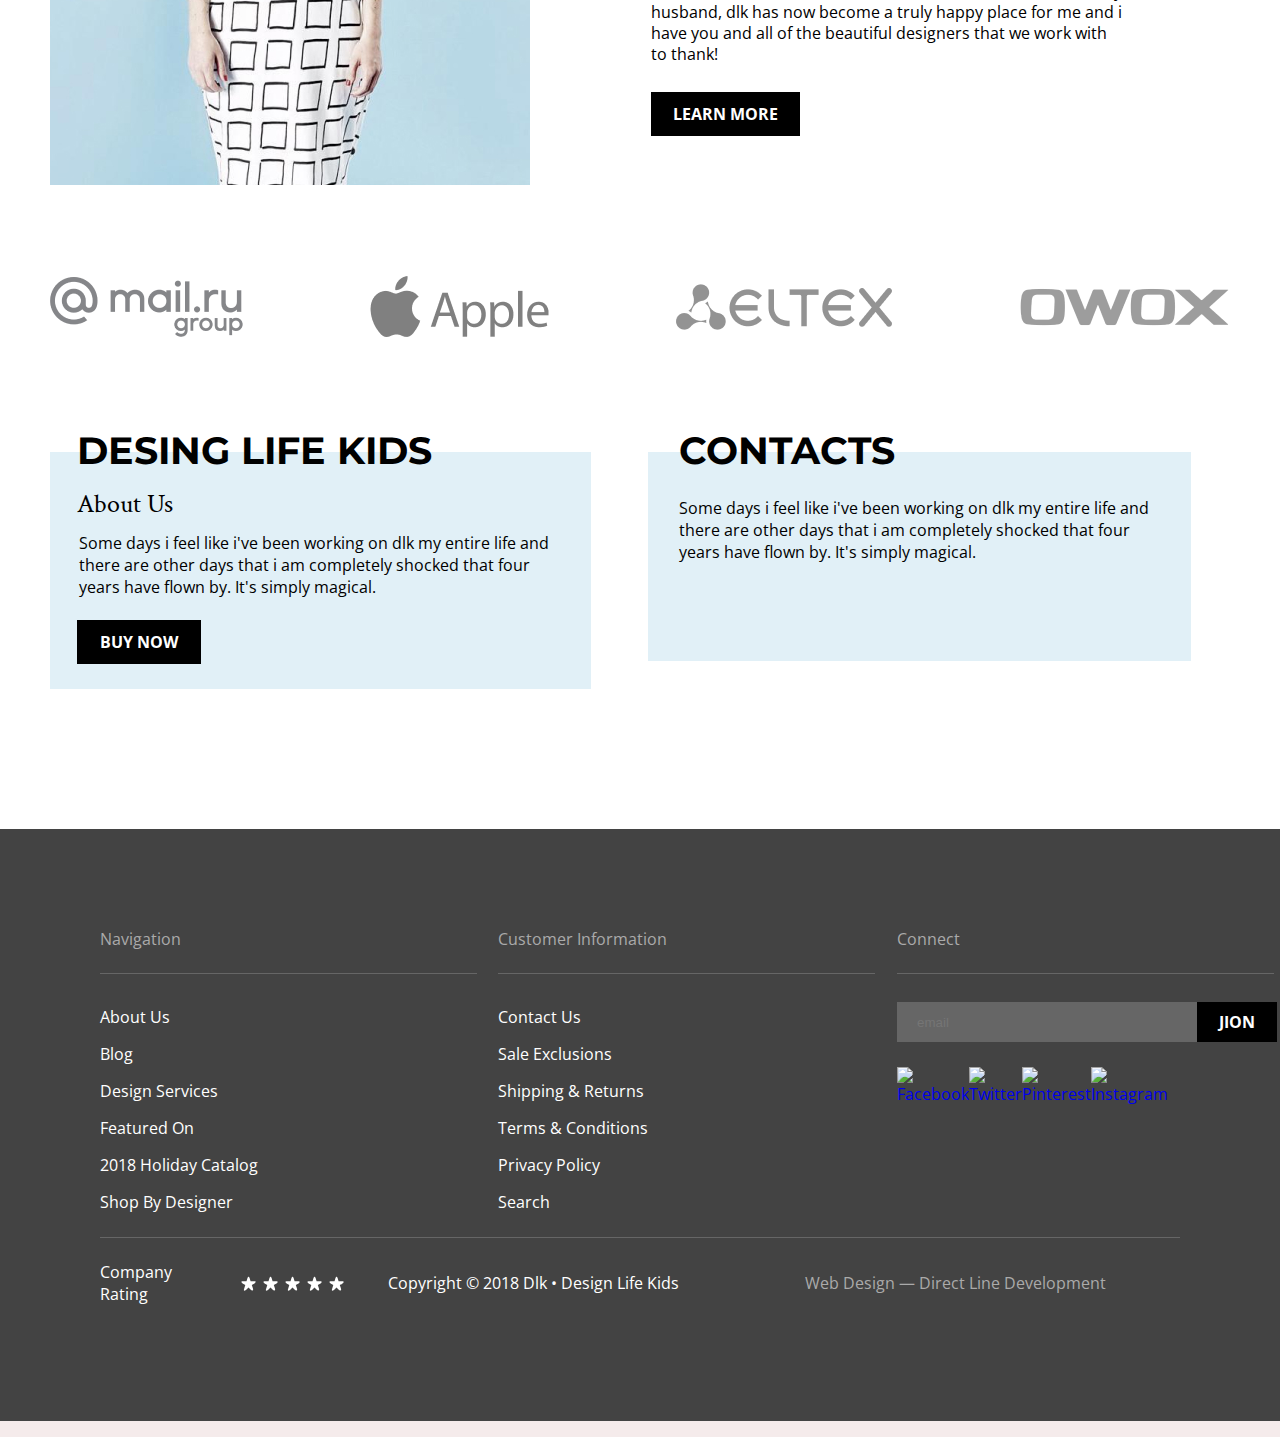
==== commit a4db8018: "исправление" ====
--- a/index.html
+++ b/index.html
@@ -14,53 +14,57 @@
     <link href="https://fonts.googleapis.com/css2?family=Crimson+Text:ital,wght@1,400;1,700&family=Montserrat:wght@200;700&display=swap" rel="stylesheet">
 </head>
 <body>
-    <header class="container header">
+    <header class="header-main container-back">
+        <div class="header container">
         <a href="/" class="header__link">
             <img class="header__img" src="./images/logo.png" alt="Logo DLK" width="100px" height="52px">
         </a>
         <nav class="header__nav">
             <ul class="header__nav-list">
                 <li class="header__nav-list-item">
-                    <a href="/" class="header__nav-link">BLOG</a>
+                    <a href="/pages/blog.html" class="header__nav-link">BLOG</a>
                 </li>
                 <li class="header__nav-list-item">
-                    <a href="/" class="header__nav-link">CATALOG</a>
+                    <a href="/pages/catalog.html" class="header__nav-link">CATALOG</a>
                 </li>
                 <li class="header__nav-list-item">
-                    <a href="/" class="header__nav-link">ABOUT US</a>
+                    <a href="" class="header__nav-link">ABOUT US</a>
                 </li>
-            </ul>
-        </nav>    
-        <ul class="header__additional-list">
+            </ul>  
+            <ul class="header__additional-list">
             <li class="header__additional-list-item">
                 <button class="header__additional-search" type="button" ><img src="./pages/images/lupa.png"  alt="lupa"></button>
             </li>
             <li class="header__additional-list-item">
-                <a href="/" class="header__additional-link">CONTACT US</a>
+                <a href="/pages/contact_Us.html" class="header__additional-link">CONTACT US</a>
             </li> 
-        </ul class="header__adi">
-                  
+            </ul class="header__adi">
+        </nav>
+        </div>          
     </header>
-    <main>
+    <main class="container-back">
         <section class="container banner">
-            <div class="banner__slider">
+            <div class="slider">
+            <div class="slider__banner">
                 <p class="slider__title">01</p>
-                <button class="slider__btn" type="button"></button>
-                <button class="slider__btn" type="button"></button>
-                <button class="slider__btn" type="button"></button>
-                <button class="slider__btn" type="button"></button>
+                <button class="slider__btn slider__btn_active" title="slider_1" type="button"></button>
+                <button class="slider__btn" title="slider_2" type="button"></button>
+                <button class="slider__btn" title="slider_3" type="button"></button>
+                <button class="slider__btn" title="slider_4" type="button"></button>
             </div>
             <div class="banner__title">
                 <h1 class="banner__text">THE OOH NOO COLLECTION</h1>
                 <p class="banner__desc">Designed in Slovenia</p>
-                <button class="banner__btn">EXPLORE NOW</button>
-            </div>
-            <p class="banner__footer">
-                FREE (CONTINENTAL) USA SHIPPING ON ALL ORDERS OF $100 USD OR MORE!
-            </p>
-            <img class="banner_img" src="./pages/images/banner.png" alt="monster and car">
+                <button class="banner__btn" id="open-modal">EXPLORE NOW</button>
+            </div>
+            </div>
+            <div>
+                <p class="banner__footer">
+                    FREE (CONTINENTAL) USA SHIPPING ON ALL ORDERS OF $100 USD OR MORE!
+                </p>
+                <img class="banner_img" src="./pages/images/banner.png" alt="monster and car">
+            </div>
         </section>
-    </main>
     <section class="container products">
         <h2 class="products__title">CATEGORY PRODUCTS</h2>
         <ul class="products__list">
@@ -75,7 +79,7 @@
                 </a>
             </li>
             <li class="products__list-item">
-                <a  href="/" class="products__link" style="background-image: url(./pages/images/products_three.png);">
+                <a  href="/pages/toys.html" class="products__link" style="background-image: url(./pages/images/products_three.png);">
                     <span class="products__link-title">TOYS</span>
                 </a>
             </li>
@@ -95,11 +99,14 @@
         <img class="service__img" src="./pages/images/service.jpg" alt="blonde in a dress">
         <div class="service__block">
             <h2 class="service__title">DELIVERY</h2>
-            <ul class="service__list">
-                <li class="service__list-item"><button class="service__btn" type="button">Delivery</button></li>
-                <li class="service__list-item"><button class="service__btn" type="button">Guarantee</button></li>
-                <li class="service__list-item"><button class="service__btn" type="button">Credit</button></li>
-            </ul>
+            <div class="service__menu">
+                
+                    <button class="service__btn service__btn_active" type="button">Delivery</button>
+                
+                    <button class="service__btn" type="button">Guarantee</button>
+                
+                    <button class="service__btn" type="button">Credit</button>
+            </div>
             <p class="service__text">Some days i feel like i've been working on dlk my entire life and there are other days that i am completely shocked that four years have flown by. It's simply magical.</p>
             <p class="service__text">What started as an outlet to deal  with the traumatic loss of my husband, dlk has now become a truly happy place for me and i have you and all of the beautiful designers that we work with to thank!</p>
             <a class="service__link" href="/">LEARN MORE</a>
@@ -123,9 +130,10 @@
         <div class="Info__contacts">
             <h2 class="contacts__title">CONTACTS</h2>
             <p class="contacts__text">Some days i feel like i've been working on dlk my entire life and there are other days that i am completely shocked that four years have flown by. It's simply magical.</p>
-            <ifame class="contacts__maps" src="https://www.google.com/maps/embed?pb=!1m18!1m12!1m3!1d705.3627681151182!2d49.29079778005579!3d53.51226763752443!2m3!1f0!2f0!3f0!3m2!1i1024!2i768!4f13.1!3m3!1m2!1s0x416879ed1ada6fbd%3A0x751234490b1ca980!2sDirect%20Line%20Digital!5e0!3m2!1sru!2sru!4v1683364919262!5m2!1sru!2sru" width="483" height="196" style="border:0;" allowfullscreen="" loading="lazy" referrerpolicy="no-referrer-when-downgrade"></iframe>
+            <iframe class="contacts__map" src="https://www.google.com/maps/embed?pb=!1m18!1m12!1m3!1d1186.2732817476856!2d49.29086628694461!3d53.512294950695164!2m3!1f0!2f0!3f0!3m2!1i1024!2i768!4f13.1!3m3!1m2!1s0x416879ed1ada6fbd%3A0x751234490b1ca980!2sDirect%20Line%20Digital!5e0!3m2!1sru!2sru!4v1697791867692!5m2!1sru!2sru" width="600" height="450" style="border:0;" allowfullscreen="" aria-hidden="false" tabindex="0"></iframe>
         </div>
     </article>
+    </main>
     <footer class="footer container">
         <div class="footer__block">
             <div class="footer__nav">
@@ -261,6 +269,35 @@
               <a class="web-design" href="#">Web Design — Direct Line Development</a>
             </div>
     </footer>
-    
+    <div class="modal" id="win-modal">
+        <form class="modal__form" action="#" name="contact">
+            <label class="modal__label" for="name">Name</label>
+            <input class="modal__input" id="name" type="text" placeholder="Ivan Ivanov">
+                <div class="modal__user">
+                    <div class="modal__two-input">
+                        <label class="modal__label" for="Phone">Phone</label>
+                        <input class="modal__input" id="Phone" type="tel">   
+                    </div>
+                    <div class="modal__two-input">
+                        <label class="modal__label" for="email">Email</label>
+                        <input class="modal__input" id="email" type="email"> 
+                    </div>
+                </div>
+                <label class="modal__label" for="message">Message</label>
+                <textarea class="modal__area" id="message" cols="30" rows="10"></textarea>
+                <fieldset class="modal-fieldset">
+                    <label class="modal__label" for="consent">
+                        <input class="modal__input-approval hidden" type="checkbox" id="consent">
+                        <span class="modal__click"></span>
+                        <span class="modal-fieldset__text">By clicking on the button, you consent to the processing of your personal data</span>
+                    </label> 
+                </fieldset>
+                <button class="button modal__btn">SUBMIT</button>    
+                <button class="modal-close" id="close-win-modal">
+                    <svg width="20px" height="20px" viewBox="0 0 1024 1024" xmlns="http://www.w3.org/2000/svg" fill="#000000"><g id="SVGRepo_bgCarrier" stroke-width="0"></g><g id="SVGRepo_tracerCarrier" stroke-linecap="round" stroke-linejoin="round"></g><g id="SVGRepo_iconCarrier"><path fill="#ffffff" d="M195.2 195.2a64 64 0 0 1 90.496 0L512 421.504 738.304 195.2a64 64 0 0 1 90.496 90.496L602.496 512 828.8 738.304a64 64 0 0 1-90.496 90.496L512 602.496 285.696 828.8a64 64 0 0 1-90.496-90.496L421.504 512 195.2 285.696a64 64 0 0 1 0-90.496z"></path></g></svg>
+                </button>  
+        </form>
+    </div>
+    <script src="index.js"></script>
 </body>
 </html> 
--- a/style/common.css
+++ b/style/common.css
@@ -1,5 +1,6 @@
 body{
-    background-color: #ffffff;
+    margin: 0;
+    background-color: #f5ebeb;
 }
 
 ul{
@@ -13,26 +14,30 @@
 *, ::after, ::before {
     box-sizing: inherit;
 }
-
+.container-back{
+    width: 100%;
+    max-width: 1400px;
+    margin: -16px auto;
+    background-color: #fff;
+}
 .container {
     max-width: 1180px; 
     padding: 0 20 px;
     margin: 0 auto; 
 }
 
-.container-back{
-    width: 100%;
-    max-width: 1400px;
-    margin: 0 auto;
-}
+
+
+.header,.header__nav{
+    display: flex;
+    align-items: center;
+}
+
 .header {
     padding: 49px 20px 36px;
-}
-
-.header, .header__nav{
-    display: flex;
-    align-items: center;
-}
+    font-family: Open Sans;
+}
+
 fieldset{
     border: none;
 }
@@ -43,6 +48,7 @@
 }
 
 .header__nav-list {
+    width: 100%;
     display: flex;
     flex-wrap: wrap;
     padding-left: 0;
@@ -57,6 +63,7 @@
 }
 
 .header__additional-list{
+    width: 183px;
     display: flex;
     align-items: center;
     line-height: 21px;
@@ -68,12 +75,6 @@
     margin-right: 14px;
 }
 
-
-
-
-
-
-
 .header__nav-list-item{
     font-weight: 400;
     
@@ -88,9 +89,9 @@
     color:  rgba(30, 6, 6, 0.3);
 }
 
-.header__nav-list-item > a:active {
+.header__nav-list-item:active {
     color: rgba(30, 6, 6, 0.1);
-}
+} 
 
 .header__additional-list-item{
     font-weight: 700;
@@ -100,6 +101,16 @@
     color: rgb(0, 0, 0);
     font-size: 15px;
 }
+.header__additional-link {
+    color: rgba(30, 6, 6, 1);
+}
+.header__additional-link:hover {
+    color:  rgba(30, 6, 6, 0.3);
+}
+
+.header__additional-link:active {
+    color: rgba(30, 6, 6, 0.1);
+}
 
 .header__search{
     display: flex;
@@ -107,40 +118,52 @@
     margin: 0;
 }
 
-.search__nav-list-item{
-
-}
 .header__additional-search{
     border: none;
     background: url(../images/lupa.png);
     background-repeat: no-repeat;
     background-position: center;
-    padding-right: 23px;
+    padding-right: 6px;
     
 }
 .crumbs__list{
     display: flex;
-    padding: 0px ;
-
-}
-
-.crumbs__list-iten{
-    margin-right: 35px;
-}
-.crumbs__link{
+    padding: 15px ;
     font-family:Crimson Text ;
     font-size: 20px;
     color: black;
 
 }
 
+.crumbs__list-iten{
+    margin-right: 35px;
+    font-family:Crimson Text ;
+    font-size: 20px;
+    color: black;
+}
+.crumbs__link{
+    color: black;
+
+}
+
+.crumbs__link:hover {
+    opacity: .5;
+    transition: .4s
+}
+
 .crumbs__list-iten:not(:last-child)::after{
     content: url(../images/crumds.png);
     left: 27%;
-    
     position: relative;
 }
 
+.svg-crumds{
+    margin: 7px 20px;
+}
+
+.crumbs__current{
+    opacity: .5;
+}
 .footer{
     display: flex;
     flex-direction: column;
@@ -249,11 +272,9 @@
     font-size: 16px;
     line-height: 22px;
     text-align: center;
-    color: #fff;
     background-color: #000;
     border: none;
     cursor: pointer;
-    transition: background-color .4s;
 }
 
 .footer-email__btn{
@@ -339,6 +360,10 @@
     background-color: #434343
 }
 
+.footer-email__btn{
+    color: #fff;
+    transition: background-color .4s;
+}
 .copyr,.ratings,.web-design {
     display: flex;
     width: 100%;
--- a/style/index.css
+++ b/style/index.css
@@ -0,0 +1,542 @@
+
+
+.banner{
+    display: flex;
+    flex-direction: column;
+    position: relative;
+}
+
+.slider{
+    position: relative;
+    display: flex;
+    width: 100%;
+    min-height: 372px;
+    margin-top: 84px;
+    background-color: #eee4db;
+}
+.slider__banner{
+    display: flex;
+    flex-direction: column;
+    margin-left: 31px;
+    
+    
+}
+
+.slider__title{
+    font-family: Montserrat;
+    font-size: 60px;
+    color: rgba(30, 6, 6, 0.05);
+    margin: 0 0 17px;
+    padding: 20px 0;
+    height: 33px;
+    margin-left: -4px
+    
+}
+
+.slider__btn{
+    width: 14px;
+    margin-top: 11px;
+    padding-top: 3px;
+    padding-bottom: 1px;
+    cursor: pointer;
+    border: none;
+    background-color: #D6CAC2;
+}
+
+.slider__btn:focus,.slider__btn:hover{
+    background: #1E060699;
+    border: none;
+    outline: 0
+}
+
+.slider__btn_active{
+    background: #1E060699 ;
+    border: none;
+}
+
+.banner__title{
+    display: flex;
+    position: relative;
+    top: 90px;
+    display: flex;
+    flex-direction: column;
+    width: 307px;
+    margin-left: 44px;
+ 
+}
+
+.banner__text{
+    margin: 0;
+    font-family:Montserrat ;
+    font-weight: 700;
+    font-size: 40px;
+    line-height: 44px;
+
+}
+
+.banner__desc{
+    font-family: Crimson Text ;
+    font-size: 20px;
+    letter-spacing: 0.1px;
+    margin-top: 19px;
+}
+
+.banner__btn{
+    display: inline-block;
+    border: none;
+    cursor: pointer;
+    background-color: black;
+    color: white;
+    font-family: Open Sans;
+    font-weight: 700;
+    padding: 11px;
+    width: 141px ;
+    margin-top: 1px ;
+    
+}
+
+.banner_img{
+    display: flex;
+    width: 640px;
+    height: 462px ;
+    position: absolute;
+    top: -6px;
+    right: 98px;
+}
+
+.banner__footer{
+    display: flex; 
+    align-items: center;  
+    flex-direction: column;
+    background-color: rgba(194, 153, 116, 1);
+    color: white;
+    font-weight: 700;
+    font-family: 'Open Sans', sans-serif;
+    font-size: 12px;
+    padding: 12px ;
+    margin-top: 0px;
+    margin-left: -1px;
+
+
+ 
+}
+
+.products{
+    display:flex;
+    flex-direction: column;
+    margin-top: 47px;
+
+    
+}
+
+.products__title{
+    font-family: Montserrat;
+    font-weight: 700;
+    font-size: 38px;
+
+}
+
+.products__list{
+    display: flex;
+    justify-content: space-around;
+    position: relative;
+    top: -15px;
+    flex-wrap: nowrap;
+    padding-left: 20px;
+    padding-right: 0;
+    
+
+}
+
+.products__list-item{
+    margin-right: 20px;
+
+    
+
+    
+    
+}
+
+.products__link{
+    display: inline-flex;
+    align-items: center;
+    height: 269px;
+    width: 279px;
+    background-color:rgba(219, 228, 219, 1) ;
+    background-image: url(../images/products_three.png);
+    background-repeat: no-repeat;
+    background-position: center;
+    
+    
+    
+
+}
+
+.products__link-title{
+    font-family: Montserrat;
+    font-weight: 700;
+    font-size: 26px ;
+    text-align: center ;
+    color: rgba(255, 255, 255, 1);
+    margin: 0 auto;
+    width: 190px;
+    
+}
+
+.products__slider{
+    padding-top: 2px;
+    display: flex;
+}
+
+.products__btn{
+    margin: 0 6px 0 0;
+    width: 18px;
+    height: 18px;
+    background-color: rgba(112, 187, 220, 0.2);
+    border: none;
+    background-repeat: no-repeat;
+    background-position: center;
+    cursor: pointer;
+}
+
+.products__desc{
+    font-family: 'Open Sans', sans-serif;
+    font-size: 16px;
+    width: 580px;
+    padding-left: 13px;
+    line-height: 20px;
+}
+
+.service{
+    display: flex;
+    padding-top: 91px;
+    padding-bottom: 75px;
+
+}
+
+.service__img{
+    width: 480px;
+    height: 559px;
+}
+
+.service__block{
+    margin-left: 121px ;
+    margin-top: 32px;
+    
+
+
+
+
+}
+
+.service__title{
+    font-family:Montserrat ;
+    font-size: 38px;
+    font-weight: 700;
+    margin: 0 auto;
+    padding-bottom: 7px;
+
+
+}
+
+.service__menu{
+    display: flex;
+    flex-direction: column;
+}
+
+
+.service__btn {
+   width: 55px;
+   height: 32px;
+   padding: 12px 0;
+   font-family: "Crimson Text",serif;
+   font-style: italic;
+   font-weight: 400;
+   font-size: 26px;
+   line-height: 32px;
+   background-color: #fff;
+   border: none;
+  cursor: pointer;
+    }
+
+.service__btn:focus,.service__btn:hover,.service__btn_active {
+    display: flex;
+    padding-left: 60px;
+    margin-left: -60px;
+    width: 100%;
+    max-width: 265px;
+    height: 32px;
+    font-weight: 700;
+    background: rgba(112,187,220,.2);
+}
+
+.service__btn:focus,.service__btn:hover {
+    transition: background-color .4s
+}
+
+.service__btn:active {
+    opacity: .50
+}
+.service__text{
+    font-family: 'Open Sans', sans-serif;
+    font-size: 16px;
+    padding-top: 3px;
+    line-height: 21px;
+    width: 480px ;
+}
+
+.service__link{
+    display: block;
+    font-family: 'Open Sans', sans-serif;
+    font-size: 16px;
+    font-weight: 700;
+    background-color:black;
+    color: white;
+    padding: 11px ;
+    margin: 27px 0px;
+    width: 127px;
+    text-align: center;
+    
+}
+
+.sponsor__list{
+    display: flex;
+    justify-content: space-between;
+    align-items: center;
+    padding-left: 0;
+    padding-bottom: 95px;
+}
+
+.Info{
+    display: flex;
+    padding-bottom: 81px;
+
+
+}
+
+.Info__design{
+    display: block;
+    width: 100%;
+    max-width: 487px;
+    margin-bottom: 75px ;
+    padding: 0 27px;
+    margin-right: 57px;
+    background-color: rgba(225, 240, 247, 1);
+
+}
+
+.design__title{
+    font-family: Montserrat ;
+    font-size: 38px;
+    font-weight: 700;
+    margin: -25px 0;
+    padding: 0 ;
+
+}
+
+.design__subtitle{
+    font-family: Crimson Text;
+    font-size: 26px;
+    font-weight: 400;
+    padding-top: 12px;
+}
+
+.design__text{
+    font-family: 'Open Sans', sans-serif;
+    size: 16px;
+    width: 483px;
+    line-height: 22px;
+    margin: -15px;
+    padding-left: 17px;
+    padding-bottom: 37px;
+}
+.design__btn{
+    border: none;
+    background-color: black;
+    color: white;
+    font-family:'Open Sans', sans-serif; ;
+    font-weight: 700;
+    font-size: 16px;
+    padding: 11px 23px;
+    margin-bottom: 25px;
+
+}
+
+.Info__contacts{
+    height: 209px;
+    display: block;
+    width: 481px;
+    background-color: rgba(225, 240, 247, 1);
+    margin-bottom: 93px ;
+    padding: 0 31px;
+    
+
+    
+}
+
+.contacts__title{
+    font-family: Montserrat ;
+    font-size: 38px;
+    font-weight: 700;
+    margin: -25px 0;
+    
+}
+
+.contacts__text{
+    font-family: 'Open Sans', sans-serif;
+    size: 16px;
+    width: 483px;
+    line-height: 22px;
+    margin: 31px 0;
+    padding-top: 17px;
+}
+
+.contacts__map{
+    position: relative;
+    width: 100%;
+    height: 196px;
+    border: none;
+}
+
+
+
+
+.modal {
+    position: fixed;
+    display: flex;
+    align-items: center;
+    justify-content: center;
+    left: 0;
+    top: 0;
+    height: 100vh;
+    width: 100%;
+    z-index: 99998;
+    background-color: rgba(125,151,218,.8);
+    overflow-y: auto;
+    visibility: hidden;
+    opacity: 0;
+    transition: opacity .4s, visibility.4s;
+}
+
+.modal__form{
+    max-width: 680px;
+    display: flex;
+    flex-direction: column;
+    position: relative;
+    background-color: #E5EAF8;
+    padding: 40px;
+    border: none;
+    transform: scale(0);
+    transition: transform .6s;
+   
+}
+
+.modal.open{
+    visibility: visible;
+    opacity: 1;
+}
+
+.modal.open .modal__form{
+    transform: scale(1);
+}
+.modal__input{
+    padding: 17px 20px;
+    margin-bottom: 20px;
+    border: 1px solid rgba(0,0,0,.2);
+    transition: box-shadow .4s;
+    font-family: Open Sans ;
+}
+
+.modal__label{
+    display: flex;
+    align-items: center;
+    margin-bottom: 6px;
+    font-family: open sans;
+    font-size: 14px;
+}
+
+.modal__area{
+    margin-bottom: 20px;
+}
+.modal__user{
+    display: flex;
+    justify-content: space-between;
+
+}
+
+.modal__two-input{
+    display: flex;
+    flex-direction: column;
+    width: 100%;
+    max-width: 290px;
+    margin-right: 3%;
+}
+
+.modal__two-input:last-child{
+    margin-right: 0;
+}
+
+textarea{
+    margin-bottom: 21px;
+    width: 592px;
+    height: 140px;
+    resize: none;
+    border: 1px solid rgba(0,0,0,.2);
+    
+}
+
+.modal-fieldset{
+    padding: 0;
+    margin: 0 0 14px;
+}
+
+.modal__click{
+    display: inline-block;
+    min-width: 15px;
+    height: 15px;
+    border: 2px solid #C29974;
+    border-radius:3px ;
+}
+
+.modal__input-approval:checked+.modal__click::before {
+    content: url(/pages/images/click.png);
+    margin: auto;
+    width: 14px;
+    height: 14px
+}
+
+.modal-fieldset__text{
+    margin-left: 15px;
+}
+
+.modal__input-approval:focus+.modal__click,.modal__input-approval:hover+.modal__click {
+    border: 2px solid #8d715a
+}
+
+.modal__btn{
+    color: white;
+    width: 88px;
+}
+
+.modal__text{
+    font-family: Open Sans ;
+    font-size: 16px;
+    font-weight: 400;  
+}
+
+.modal-close{
+    position: absolute;
+    top: -8px;
+    right: -32px;
+    border: none;
+    background-color: transparent;
+    padding: 5px;
+}
+
+.modal-close svg path{
+    transition: fill .4s;
+}
+
+.modal-close:hover svg path{
+    fill:rgb(149, 212, 212);
+}